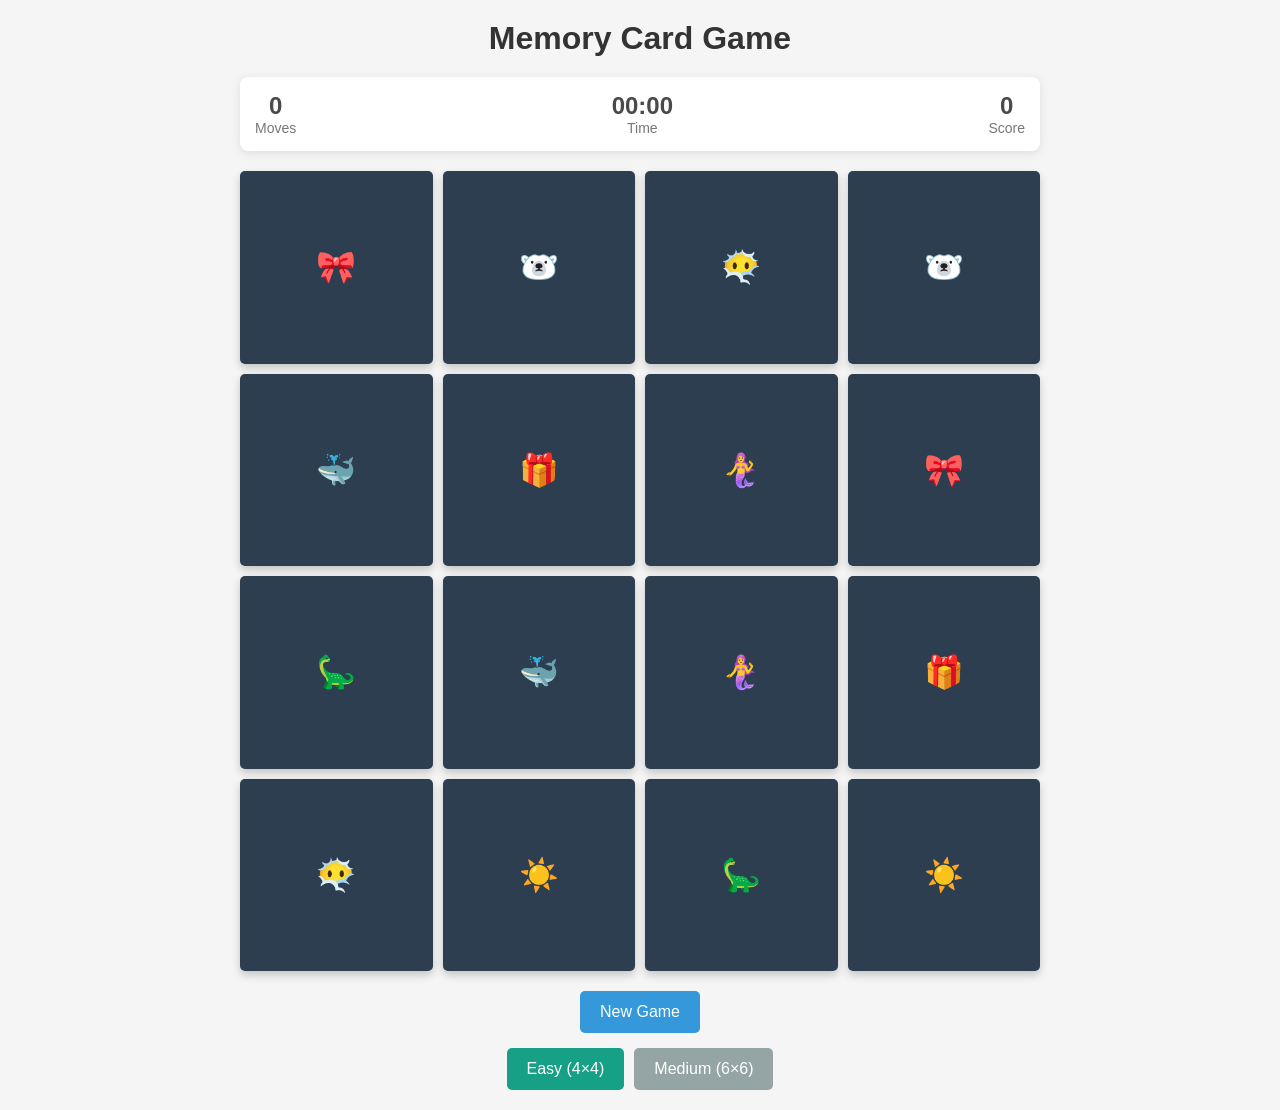
==== index.html @ 523d5a01 "Add files via upload" ====
<!DOCTYPE html>
<html lang="en">
<head>
    <meta charset="UTF-8">
    <meta name="viewport" content="width=device-width, initial-scale=1.0">
    <title>Memory Card Game</title>
    <link rel="stylesheet" href="style.css">
</head>
<body>
    <div class="game-container">
        <h1>Memory Card Game</h1>
        
        <div class="game-info">
            <div class="info-item">
                <span class="info-value" id="moves">0</span>
                <span class="info-label">Moves</span>
            </div>
            <div class="info-item">
                <span class="info-value" id="timer">00:00</span>
                <span class="info-label">Time</span>
            </div>
            <div class="info-item">
                <span class="info-value" id="score">0</span>
                <span class="info-label">Score</span>
            </div>
        </div>
        
        <div id="memory-grid" class="memory-grid"></div>
        
        <div class="controls">
            <button id="new-game-btn">New Game</button>
        </div>
        
        <div class="difficulty-controls">
            <button class="difficulty-btn active" data-size="4" data-difficulty="easy">Easy (4×4)</button>
            <button class="difficulty-btn" data-size="6" data-difficulty="medium">Medium (6×6)</button>
        </div>
    </div>
    
    <div id="congratulations-modal" class="modal">
        <div class="modal-content">
            <h2>Congratulations! 🎉</h2>
            <p>You successfully matched all pairs!</p>
            <div>
                <p>Moves: <span id="final-moves"></span></p>
                <p>Time: <span id="final-time"></span></p>
                <p>Your Score: <span id="final-score" class="score"></span></p>
            </div>
            <button id="play-again-btn">Play Again</button>
        </div>
    </div>

    <script src="data.js">
       
    </script>
</body>
</html>
---- style.css ----
* {
    margin: 0;
    padding: 0;
    box-sizing: border-box;
    font-family: Arial, sans-serif;
}

body {
    background-color: #f5f5f5;
    padding: 20px;
    display: flex;
    flex-direction: column;
    align-items: center;
    min-height: 100vh;
}

.game-container {
    width: 100%;
    max-width: 800px;
    margin: 0 auto;
    text-align: center;
}

h1 {
    color: #333;
    margin-bottom: 20px;
}

.game-info {
    display: flex;
    justify-content: space-between;
    margin-bottom: 20px;
    background-color: #fff;
    padding: 15px;
    border-radius: 8px;
    box-shadow: 0 2px 10px rgba(0,0,0,0.1);
}

.info-item {
    display: flex;
    flex-direction: column;
}

.info-value {
    font-size: 24px;
    font-weight: bold;
    color: #4a4a4a;
}

.info-label {
    font-size: 14px;
    color: #777;
}

.memory-grid {
    display: grid;
    grid-template-columns: repeat(4, 1fr);
    gap: 10px;
    margin-bottom: 20px;
}

@media (min-width: 768px) {
    .memory-grid.grid-6 {
        grid-template-columns: repeat(6, 1fr);
    }
}

@media (max-width: 600px) {
    .memory-grid {
        grid-template-columns: repeat(3, 1fr);
    }
    
    .memory-grid.grid-6 {
        grid-template-columns: repeat(4, 1fr);
    }
}

.card {
    aspect-ratio: 1;
    background-color: #2c3e50;
    border-radius: 5px;
    cursor: pointer;
    display: flex;
    align-items: center;
    justify-content: center;
    transition: transform 0.6s;
    transform-style: preserve-3d;
    box-shadow: 0 4px 8px rgba(0,0,0,0.2);
}

.card img {
    width: 80%;
    height: 80%;
    object-fit: contain;
    visibility: hidden;
    transform: rotateY(180deg);
}

.card.flipped {
    transform: rotateY(180deg);
}

.card.flipped img {
    visibility: visible;
}

.card.matched {
    background-color: #27ae60;
    cursor: default;
}

.controls {
    margin-top: 20px;
    display: flex;
    gap: 10px;
    flex-wrap: wrap;
    justify-content: center;
}

button {
    padding: 12px 20px;
    font-size: 16px;
    background-color: #3498db;
    color: white;
    border: none;
    border-radius: 5px;
    cursor: pointer;
    transition: background-color 0.3s;
}

button:hover {
    background-color: #2980b9;
}

.difficulty-controls {
    margin-top: 15px;
    display: flex;
    gap: 10px;
    flex-wrap: wrap;
    justify-content: center;
}

.difficulty-btn {
    background-color: #95a5a6;
}

.difficulty-btn.active {
    background-color: #16a085;
}

.modal {
    display: none;
    position: fixed;
    top: 0;
    left: 0;
    width: 100%;
    height: 100%;
    background-color: rgba(0,0,0,0.7);
    align-items: center;
    justify-content: center;
    z-index: 100;
}

.modal-content {
    background-color: white;
    padding: 30px;
    border-radius: 10px;
    text-align: center;
    max-width: 500px;
    width: 90%;
}

.modal h2 {
    color: #2c3e50;
    margin-bottom: 15px;
}

.modal p {
    margin-bottom: 20px;
    font-size: 18px;
    color: #333;
}

.score {
    font-size: 24px;
    font-weight: bold;
    color: #e74c3c;
    margin: 15px 0;
}
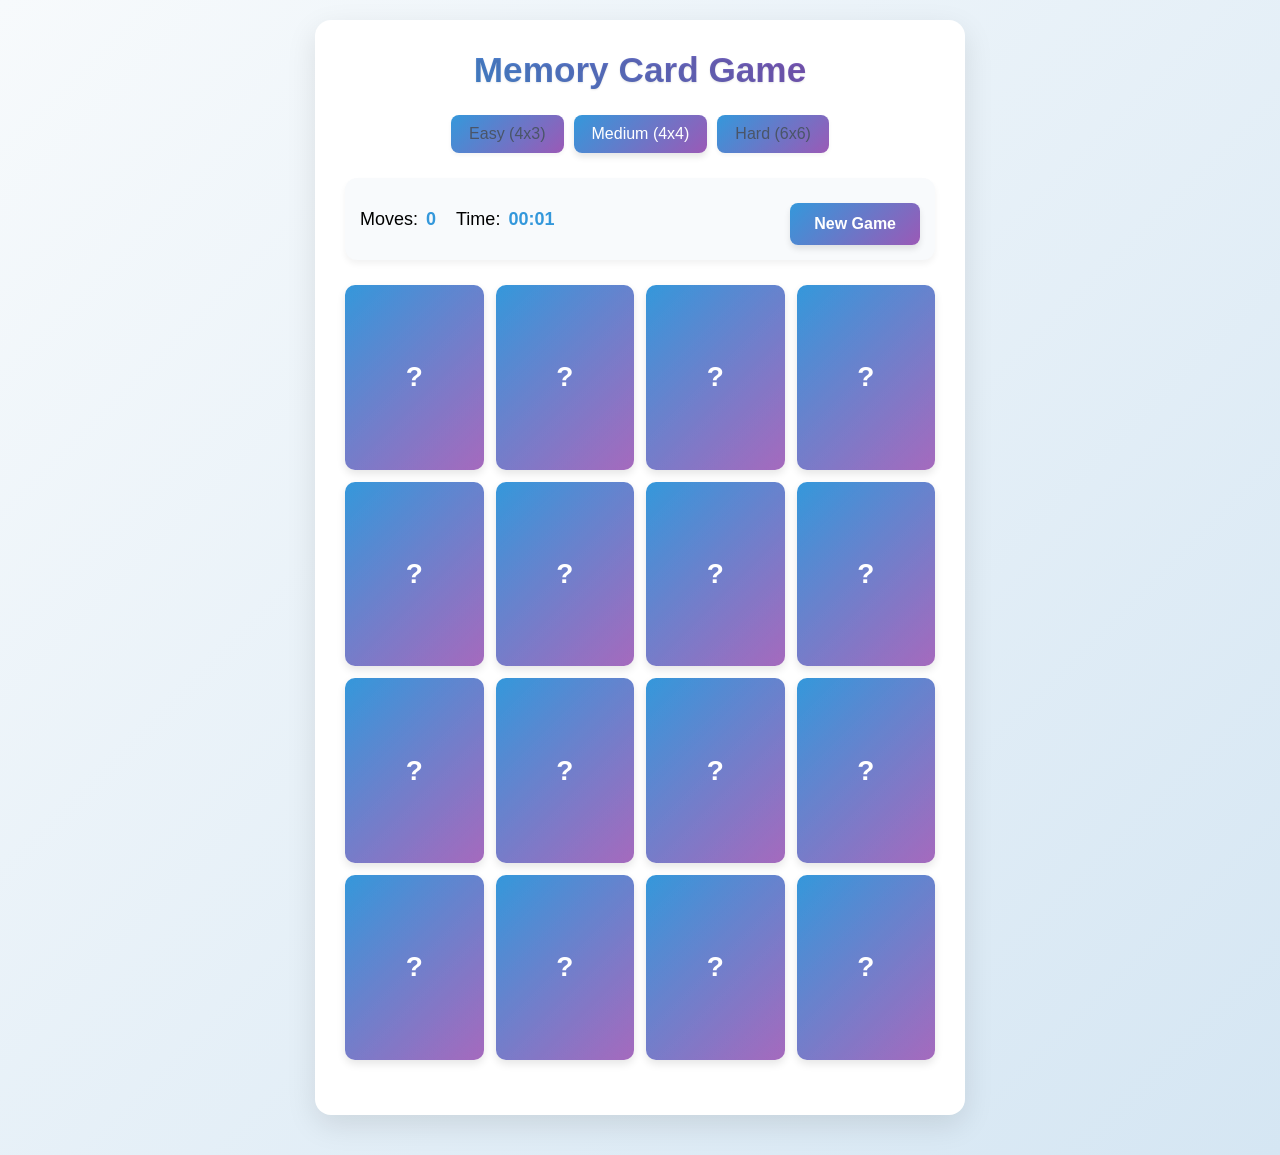
==== commit 0b4b9a77: "Add files via upload" ====
--- a/index.html
+++ b/index.html
@@ -10,48 +10,39 @@
     <div class="game-container">
         <h1>Memory Card Game</h1>
         
+        <div class="difficulty-selector">
+            <button class="difficulty-btn" data-grid="4x3">Easy (4x3)</button>
+            <button class="difficulty-btn active" data-grid="4x4">Medium (4x4)</button>
+            <button class="difficulty-btn" data-grid="6x6">Hard (6x6)</button>
+        </div>
+        
         <div class="game-info">
-            <div class="info-item">
-                <span class="info-value" id="moves">0</span>
-                <span class="info-label">Moves</span>
+            <div class="stats">
+                <div>Moves: <span id="moves">0</span></div>
+                <div>Time: <span id="timer">00:00</span></div>
             </div>
-            <div class="info-item">
-                <span class="info-value" id="timer">00:00</span>
-                <span class="info-label">Time</span>
-            </div>
-            <div class="info-item">
-                <span class="info-value" id="score">0</span>
-                <span class="info-label">Score</span>
+            <div class="controls">
+                <button id="new-game">New Game</button>
             </div>
         </div>
         
-        <div id="memory-grid" class="memory-grid"></div>
-        
-        <div class="controls">
-            <button id="new-game-btn">New Game</button>
-        </div>
-        
-        <div class="difficulty-controls">
-            <button class="difficulty-btn active" data-size="4" data-difficulty="easy">Easy (4×4)</button>
-            <button class="difficulty-btn" data-size="6" data-difficulty="medium">Medium (6×6)</button>
+        <div class="game-grid" id="game-grid"></div>
+    </div>
+    
+    <div class="congratulations" id="congratulations">
+        <div class="congratulations-content">
+            <h2>Congratulations!</h2>
+            <p>You have successfully matched all pairs!</p>
+            <div class="score-info">
+                <p>Moves: <span id="final-moves">0</span></p>
+                <p>Time: <span id="final-time">00:00</span></p>
+            </div>
+            <button id="play-again">Play Again</button>
         </div>
     </div>
     
-    <div id="congratulations-modal" class="modal">
-        <div class="modal-content">
-            <h2>Congratulations! 🎉</h2>
-            <p>You successfully matched all pairs!</p>
-            <div>
-                <p>Moves: <span id="final-moves"></span></p>
-                <p>Time: <span id="final-time"></span></p>
-                <p>Your Score: <span id="final-score" class="score"></span></p>
-            </div>
-            <button id="play-again-btn">Play Again</button>
-        </div>
-    </div>
-
-    <script src="data.js">
+    <script src="data.js"></script>
        
-    </script>
+    
 </body>
 </html>
--- a/style.css
+++ b/style.css
@@ -1,189 +1,336 @@
-* {
-    margin: 0;
-    padding: 0;
-    box-sizing: border-box;
-    font-family: Arial, sans-serif;
-}
-
-body {
-    background-color: #f5f5f5;
-    padding: 20px;
-    display: flex;
-    flex-direction: column;
-    align-items: center;
-    min-height: 100vh;
-}
-
-.game-container {
-    width: 100%;
-    max-width: 800px;
-    margin: 0 auto;
-    text-align: center;
-}
-
-h1 {
-    color: #333;
-    margin-bottom: 20px;
-}
-
-.game-info {
-    display: flex;
-    justify-content: space-between;
-    margin-bottom: 20px;
-    background-color: #fff;
-    padding: 15px;
-    border-radius: 8px;
-    box-shadow: 0 2px 10px rgba(0,0,0,0.1);
-}
-
-.info-item {
-    display: flex;
-    flex-direction: column;
-}
-
-.info-value {
-    font-size: 24px;
-    font-weight: bold;
-    color: #4a4a4a;
-}
-
-.info-label {
-    font-size: 14px;
-    color: #777;
-}
-
-.memory-grid {
-    display: grid;
-    grid-template-columns: repeat(4, 1fr);
-    gap: 10px;
-    margin-bottom: 20px;
-}
-
-@media (min-width: 768px) {
-    .memory-grid.grid-6 {
-        grid-template-columns: repeat(6, 1fr);
-    }
-}
-
-@media (max-width: 600px) {
-    .memory-grid {
-        grid-template-columns: repeat(3, 1fr);
-    }
-    
-    .memory-grid.grid-6 {
-        grid-template-columns: repeat(4, 1fr);
-    }
-}
-
-.card {
-    aspect-ratio: 1;
-    background-color: #2c3e50;
-    border-radius: 5px;
-    cursor: pointer;
-    display: flex;
-    align-items: center;
-    justify-content: center;
-    transition: transform 0.6s;
-    transform-style: preserve-3d;
-    box-shadow: 0 4px 8px rgba(0,0,0,0.2);
-}
-
-.card img {
-    width: 80%;
-    height: 80%;
-    object-fit: contain;
-    visibility: hidden;
-    transform: rotateY(180deg);
-}
-
-.card.flipped {
-    transform: rotateY(180deg);
-}
-
-.card.flipped img {
-    visibility: visible;
-}
-
-.card.matched {
-    background-color: #27ae60;
-    cursor: default;
-}
-
-.controls {
-    margin-top: 20px;
-    display: flex;
-    gap: 10px;
-    flex-wrap: wrap;
-    justify-content: center;
-}
-
-button {
-    padding: 12px 20px;
-    font-size: 16px;
-    background-color: #3498db;
-    color: white;
-    border: none;
-    border-radius: 5px;
-    cursor: pointer;
-    transition: background-color 0.3s;
-}
-
-button:hover {
-    background-color: #2980b9;
-}
-
-.difficulty-controls {
-    margin-top: 15px;
-    display: flex;
-    gap: 10px;
-    flex-wrap: wrap;
-    justify-content: center;
-}
-
-.difficulty-btn {
-    background-color: #95a5a6;
-}
-
-.difficulty-btn.active {
-    background-color: #16a085;
-}
-
-.modal {
-    display: none;
-    position: fixed;
-    top: 0;
-    left: 0;
-    width: 100%;
-    height: 100%;
-    background-color: rgba(0,0,0,0.7);
-    align-items: center;
-    justify-content: center;
-    z-index: 100;
-}
-
-.modal-content {
-    background-color: white;
-    padding: 30px;
-    border-radius: 10px;
-    text-align: center;
-    max-width: 500px;
-    width: 90%;
-}
-
-.modal h2 {
-    color: #2c3e50;
-    margin-bottom: 15px;
-}
-
-.modal p {
-    margin-bottom: 20px;
-    font-size: 18px;
-    color: #333;
-}
-
-.score {
-    font-size: 24px;
-    font-weight: bold;
-    color: #e74c3c;
-    margin: 15px 0;
-}+ * {
+            margin: 0;
+            padding: 0;
+            box-sizing: border-box;
+            font-family: 'Poppins', sans-serif;
+        }
+        
+        body {
+            background-color: #f7fafc;
+            background-image: linear-gradient(135deg, #f7fafc 0%, #d5e6f3 100%);
+            display: flex;
+            flex-direction: column;
+            align-items: center;
+            min-height: 100vh;
+            padding: 20px;
+        }
+        
+        .game-container {
+            width: 100%;
+            max-width: 650px;
+            background-color: #fff;
+            border-radius: 16px;
+            box-shadow: 0 10px 30px rgba(0, 0, 0, 0.1);
+            padding: 30px;
+            margin-bottom: 20px;
+            transform: translateY(0);
+            animation: float 6s ease-in-out infinite;
+        }
+        
+        @keyframes float {
+            0% { transform: translateY(0px); }
+            50% { transform: translateY(-10px); }
+            100% { transform: translateY(0px); }
+        }
+        
+        h1 {
+            color: #2c3e50;
+            text-align: center;
+            margin-bottom: 25px;
+            font-weight: 700;
+            font-size: 2.2rem;
+            text-shadow: 0 1px 2px rgba(0,0,0,0.1);
+            background: linear-gradient(45deg, #3498db, #8e44ad);
+            -webkit-background-clip: text;
+            -webkit-text-fill-color: transparent;
+        }
+        
+        .game-info {
+            display: flex;
+            justify-content: space-between;
+            margin-bottom: 25px;
+            font-size: 18px;
+            background-color: #f8fafc;
+            padding: 15px;
+            border-radius: 12px;
+            box-shadow: 0 4px 6px rgba(0,0,0,0.05);
+        }
+        
+        .stats {
+            display: flex;
+            gap: 20px;
+            font-weight: 500;
+        }
+        
+        .stats div {
+            display: flex;
+            align-items: center;
+            gap: 8px;
+        }
+        
+        .stats div span {
+            font-weight: 600;
+            color: #3498db;
+        }
+        
+        .game-grid {
+            display: grid;
+            grid-template-columns: repeat(4, 1fr);
+            gap: 12px;
+            margin-bottom: 25px;
+            perspective: 1000px;
+        }
+        
+        .card {
+            aspect-ratio: 3/4;
+            perspective: 1000px;
+            cursor: pointer;
+            transform: scale(1);
+            transition: transform 0.3s ease;
+        }
+        
+        .card:hover {
+            transform: scale(1.03);
+            z-index: 1;
+        }
+        
+        .card.flipped:hover {
+            transform: scale(1);
+        }
+        
+        .card-inner {
+            position: relative;
+            width: 100%;
+            height: 100%;
+            transform-style: preserve-3d;
+            transition: transform 0.6s cubic-bezier(0.175, 0.885, 0.32, 1.275);
+            box-shadow: 0 4px 8px rgba(0,0,0,0.1);
+            border-radius: 10px;
+        }
+        
+        .card.flipped .card-inner {
+            transform: rotateY(180deg);
+        }
+        
+        .card.matched .card-inner {
+            box-shadow: 0 0 15px rgba(46, 204, 113, 0.5);
+            animation: pulse 1.5s infinite;
+        }
+        
+        @keyframes pulse {
+            0% { box-shadow: 0 0 0 0 rgba(46, 204, 113, 0.7); }
+            70% { box-shadow: 0 0 0 10px rgba(46, 204, 113, 0); }
+            100% { box-shadow: 0 0 0 0 rgba(46, 204, 113, 0); }
+        }
+        
+        .card-face {
+            position: absolute;
+            width: 100%;
+            height: 100%;
+            backface-visibility: hidden;
+            border-radius: 10px;
+            display: flex;
+            align-items: center;
+            justify-content: center;
+            overflow: hidden;
+        }
+        
+        .card-front {
+            background: linear-gradient(135deg, #3498db, #9b59b6);
+            color: white;
+            font-size: 28px;
+            font-weight: bold;
+        }
+        
+        .card-front::after {
+            content: '';
+            position: absolute;
+            top: 0;
+            left: 0;
+            width: 100%;
+            height: 100%;
+            background: linear-gradient(135deg, transparent, rgba(255,255,255,0.1));
+            pointer-events: none;
+        }
+        
+        .card-back {
+            background-color: #fff;
+            transform: rotateY(180deg);
+            border: 2px solid #9b59b6;
+            box-shadow: inset 0 0 10px rgba(0,0,0,0.1);
+        }
+        
+        .card-back img {
+            max-width: 80%;
+            max-height: 80%;
+            object-fit: contain;
+        }
+        
+        .controls {
+            display: flex;
+            justify-content: center;
+            margin-top: 10px;
+        }
+        
+        button {
+            background: linear-gradient(135deg, #3498db, #9b59b6);
+            color: white;
+            border: none;
+            padding: 12px 24px;
+            border-radius: 8px;
+            cursor: pointer;
+            font-size: 16px;
+            font-weight: 600;
+            transition: all 0.3s ease;
+            box-shadow: 0 4px 6px rgba(0,0,0,0.1);
+        }
+        
+        button:hover {
+            transform: translateY(-2px);
+            box-shadow: 0 6px 12px rgba(0,0,0,0.15);
+        }
+        
+        button:active {
+            transform: translateY(0);
+            box-shadow: 0 2px 4px rgba(0,0,0,0.1);
+        }
+        
+        .congratulations {
+            display: none;
+            position: fixed;
+            top: 0;
+            left: 0;
+            width: 100%;
+            height: 100%;
+            background-color: rgba(0, 0, 0, 0.85);
+            z-index: 10;
+            align-items: center;
+            justify-content: center;
+            opacity: 0;
+            transition: opacity 0.3s ease;
+        }
+        
+        .congratulations.show {
+            opacity: 1;
+        }
+        
+        .congratulations-content {
+            background-color: white;
+            padding: 40px;
+            border-radius: 16px;
+            text-align: center;
+            max-width: 80%;
+            box-shadow: 0 15px 30px rgba(0,0,0,0.2);
+            transform: scale(0.8);
+            transition: transform 0.4s cubic-bezier(0.175, 0.885, 0.32, 1.275);
+            animation: zoomIn 0.5s forwards;
+        }
+        
+        @keyframes zoomIn {
+            0% { transform: scale(0.8); opacity: 0; }
+            100% { transform: scale(1); opacity: 1; }
+        }
+        
+        .congratulations h2 {
+            color: #2c3e50;
+            margin-bottom: 20px;
+            font-size: 2rem;
+            background: linear-gradient(45deg, #3498db, #8e44ad);
+            -webkit-background-clip: text;
+            -webkit-text-fill-color: transparent;
+        }
+        
+        .congratulations p {
+            margin-bottom: 15px;
+            font-size: 1.1rem;
+        }
+        
+        .congratulations button {
+            margin-top: 20px;
+        }
+        
+        /* Confetti animation */
+        .confetti {
+            position: absolute;
+            width: 10px;
+            height: 10px;
+            background-color: #f00;
+            opacity: 0;
+        }
+        
+        /* Responsive design */
+        @media (max-width: 600px) {
+            .game-grid {
+                grid-template-columns: repeat(3, 1fr);
+            }
+            
+            h1 {
+                font-size: 1.8rem;
+            }
+        }
+        
+        @media (max-width: 400px) {
+            .game-grid {
+                grid-template-columns: repeat(2, 1fr);
+            }
+            
+            .game-info {
+                flex-direction: column;
+                gap: 10px;
+                align-items: center;
+            }
+            
+            h1 {
+                font-size: 1.6rem;
+            }
+        }
+        
+        .difficulty-selector {
+            margin-bottom: 25px;
+            display: flex;
+            gap: 10px;
+            justify-content: center;
+            flex-wrap: wrap;
+        }
+        
+        .difficulty-btn {
+            background-color: #e2e8f0;
+            color: #4a5568;
+            border: none;
+            padding: 10px 18px;
+            border-radius: 8px;
+            cursor: pointer;
+            font-weight: 500;
+            box-shadow: 0 2px 4px rgba(0,0,0,0.05);
+            transition: all 0.3s ease;
+        }
+        
+        .difficulty-btn:hover {
+            background-color: #cbd5e0;
+            transform: translateY(-2px);
+        }
+        
+        .difficulty-btn.active {
+            background: linear-gradient(135deg, #3498db, #9b59b6);
+            color: white;
+            box-shadow: 0 4px 6px rgba(0,0,0,0.1);
+        }
+        
+        /* Score display in congratulations */
+        .score-info {
+            background-color: #f8fafc;
+            padding: 15px;
+            border-radius: 10px;
+            margin: 15px 0;
+            display: inline-block;
+        }
+        
+        .score-info p {
+            margin: 5px 0;
+            font-weight: 500;
+        }
+        
+        .score-info span {
+            font-weight: 600;
+            color: #3498db;
+        }
